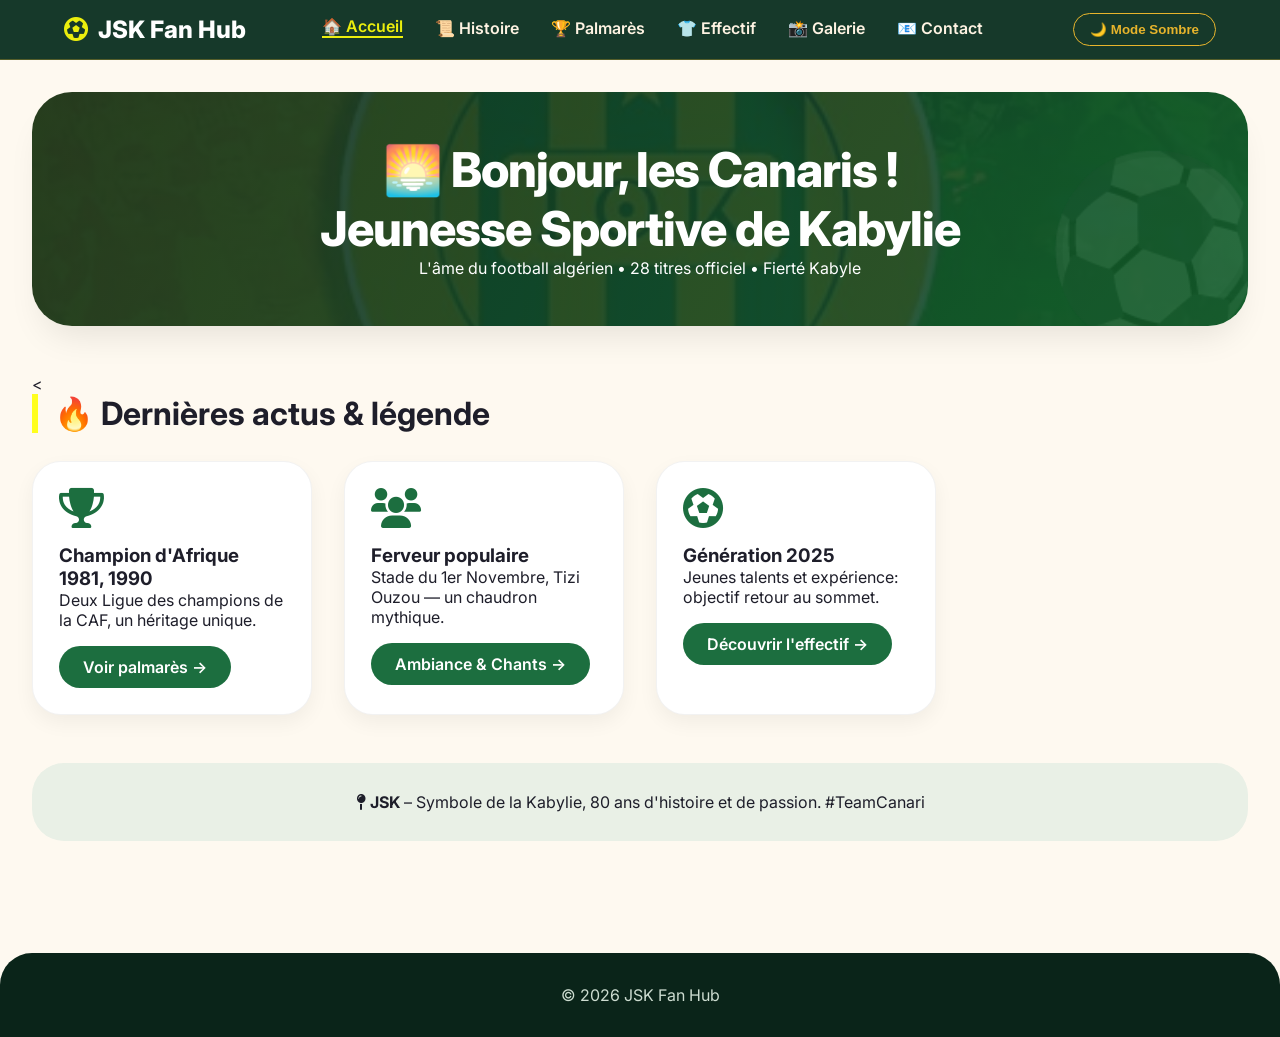
==== JSKWebsite/index.html @ 7b3947e6 "Add files via upload" ====
<!DOCTYPE html>
<html lang="en">
<head>
    <meta charset="UTF-8">
    <meta name="viewport" content="width=device-width, initial-scale=1.0">
    <title>JSK · Accueil | Club des Canaris</title>
    <link href="https://fonts.googleapis.com/css2?family=Inter:opsz,wght@14..32,300;400;600;700;800&display=swap" rel="stylesheet">
    <link rel="stylesheet" href="https://cdnjs.cloudflare.com/ajax/libs/font-awesome/6.0.0-beta3/css/all.min.css">
    <link rel="stylesheet" href="style.css">
</head>
<body>

    <nav>
        <div class="logo">
            <i class="fas fa-futbol"></i>
            <span>JSK<span style="color:white"> Fan Hub</span></span>
        </div>
        
        <button class="mobile-menu-btn" id="menuBtn">
            <i class="fas fa-bars"></i>
        </button>
        
        <div class="nav-links">
            <a href="index.html" class="active">🏠 Accueil</a>
            <a href="history.html">📜 Histoire</a>
            <a href="honours.html">🏆 Palmarès</a>
            <a href="squad.html">👕 Effectif</a>
            <a href="gallery.html">📸 Galerie</a>
            <a href="contact.html">📧 Contact</a>
        </div>
        
        <button class="theme-toggle-btn" id="themeToggle">🌙 Mode Sombre</button>
    </nav>

    <div class="container">
        <div class="hero" style="background-image: linear-gradient(125deg, rgba(15,46,32,0.9), rgba(21,79,47,0.9)), url('images/jsk1.jpg'); background-size: cover; background-position: center;">
            <h1><span id="greeting"></span></h1>
            <h1>Jeunesse Sportive de Kabylie</h1>
            <p>L'âme du football algérien • 28 titres officiel • Fierté Kabyle </p>
        </div><

        <div class="section-title">🔥 Dernières actus & légende</div>

        <div class="card-grid">
            <div class="card">
                <i class="fas fa-trophy"></i>
                <h3>Champion d'Afrique 1981, 1990</h3>
                <p>Deux Ligue des champions de la CAF, un héritage unique.</p>
                <a href="honours.html" class="btn">Voir palmarès →</a>
            </div>
            <div class="card">
                <i class="fas fa-users"></i>
                <h3>Ferveur populaire</h3>
                <p>Stade du 1er Novembre, Tizi Ouzou — un chaudron mythique.</p>
                <a href="gallery.html" class="btn">Ambiance & Chants →</a>
            </div>
            <div class="card">
                <i class="fas fa-futbol"></i>
                <h3>Génération 2025</h3>
                <p>Jeunes talents et expérience: objectif retour au sommet.</p>
                <a href="squad.html" class="btn">Découvrir l'effectif →</a>
            </div>
        </div>

        <div style="margin-top: 3rem; background: #e9f0e6; border-radius: 2rem; padding: 1.8rem; text-align: center;">
            <i class="fas fa-map-pin"></i> <strong>JSK</strong> – Symbole de la Kabylie, 80 ans d'histoire et de passion. #TeamCanari
        </div>
    </div>

    <footer>
        <p>© <span id="currentYear">2026</span> JSK Fan Hub </p>
    </footer>

    <button class="back-to-top" id="backToTop">
        <i class="fas fa-arrow-up"></i>
    </button>

    <script src="script.js"></script>
</body>
</html>
---- JSKWebsite/style.css ----
* {
    margin: 0;
    padding: 0;
    box-sizing: border-box;
}

:root {
    --jsk-green: #1c6e3f;      
    --jsk-gold: #ffff0bea;      
    --jsk-dark: #0a2f1f;      
    --glass-bg: rgba(255, 255, 255, 0.92);
    --shadow-md: 0 20px 35px -12px rgba(0, 0, 0, 0.1);
}

body {
    font-family: 'Inter', sans-serif; 
    background: #fef9f0; 
    color: #1e1e2a;
    scroll-behavior: smooth;
}


@keyframes fadeUp {
    0% {
        opacity: 0;
        transform: translateY(24px); 
    }
    100% {
        opacity: 1;
        transform: translateY(0); 
    }
}


.animate-on-load {
    animation: fadeUp 0.6s ease forwards;
}

/* ---------- NAVIGATION BAR (STICKY + GLASS) ---------- */
nav {
    background: rgba(10, 47, 31, 0.95);
    backdrop-filter: blur(12px);
    position: sticky;    
    top: 0;
    z-index: 100;        
    padding: 0.8rem 5%;
    display: flex;
    flex-wrap: wrap;     
    justify-content: space-between;
    align-items: center;
    border-bottom: 1px solid rgba(231, 180, 44, 0.3);
}

.logo {
    display: flex;
    align-items: center;
    gap: 10px;
    font-weight: 800;
    font-size: 1.5rem;
    color: white;
}

.logo i {
    color: var(--jsk-gold);
}


.nav-links {
    display: flex;
    gap: 2rem;
    flex-wrap: wrap;
}

.nav-links a {
    color: #fef3e2;
    text-decoration: none;
    font-weight: 600;
    transition: 0.2s;
    border-bottom: 2px solid transparent; /* Invisible border to avoid layout shift */
}


.nav-links a:hover,
.nav-links a.active {
    border-bottom-color: var(--jsk-gold);
    color: var(--jsk-gold);
    transform: translateY(-2px); /* Slight lift */
}

/* ---------- MAIN CONTAINER ---------- */
.container {
    max-width: 1280px;
    margin: 0 auto;      
    padding: 2rem 2rem 4rem;
}

/* ---------- HERO SECTION (big intro area) ---------- */
.hero {
    background: linear-gradient(125deg, #0f2e20, #154f2f);
    border-radius: 2.5rem;
    padding: 3rem 2rem;
    margin-bottom: 3rem;
    color: white;
    text-align: center;
    box-shadow: var(--shadow-md);
    position: relative;
    overflow: hidden;   
    animation: fadeUp 0.6s ease;
}

/* Pseudo-element for a background football icon */
.hero::before {
    content: "⚽";
    font-size: 180px;
    opacity: 0.08;
    position: absolute;
    bottom: -30px;
    right: -20px;
    pointer-events: none; 
}

.hero h1 {
    font-size: 3rem;
    font-weight: 800;
    letter-spacing: -1px;
}

/* ---------- SECTION TITLES (with gold left border) ---------- */
.section-title {
    font-size: 2rem;
    font-weight: 700;
    margin-bottom: 1.8rem;
    border-left: 6px solid var(--jsk-gold);
    padding-left: 1rem;
}

/* ---------- CARD GRID (using CSS GRID) ---------- */
.card-grid {
    display: grid;
    grid-template-columns: repeat(auto-fill, minmax(280px, 1fr));
    gap: 2rem;
    margin-top: 1.5rem;
}

.card {
    background: white;
    border-radius: 1.8rem;
    padding: 1.6rem;
    transition: all 0.25s ease;
    box-shadow: 0 8px 20px rgba(0, 0, 0, 0.05);
    border: 1px solid rgba(0, 0, 0, 0.05);
}

/* Hover effect on cards */
.card:hover {
    transform: translateY(-8px);
    box-shadow: 0 24px 36px -12px rgba(0, 0, 0, 0.2);
    border-color: rgba(231, 180, 44, 0.4);
}

.card i {
    font-size: 2.5rem;
    color: var(--jsk-green);
    margin-bottom: 1rem;
}

/* ---------- BUTTON STYLES ---------- */
.btn {
    display: inline-block;
    background: var(--jsk-green);
    color: white;
    padding: 0.7rem 1.5rem;
    border-radius: 2rem;
    text-decoration: none;
    font-weight: 600;
    transition: 0.2s;
    margin-top: 1rem;
    border: none;
    cursor: pointer;
}

.btn-gold {
    background: var(--jsk-gold);
    color: #1e2a1c;
}

.btn:hover {
    transform: scale(1.02);
    background: #0f5a38;
    box-shadow: 0 6px 14px rgba(0, 0, 0, 0.1);
}

/* ---------- HONOURS TABLE (for trophies) ---------- */
.honour-table {
    background: white;
    border-radius: 2rem;
    overflow: hidden;
    box-shadow: var(--shadow-md);
    width: 100%;
}

.honour-table table {
    width: 100%;
    border-collapse: collapse;
}

.honour-table th,
.honour-table td {
    padding: 1rem 1.2rem;
    text-align: left;
    border-bottom: 1px solid #eee;
}

.honour-table th {
    background: var(--jsk-dark);
    color: var(--jsk-gold);
    font-weight: 700;
}

.honour-table tr:hover td {
    background: #fef6e8;
}

/* ---------- SQUAD GRID (players) ---------- */
.squad-grid {
    display: grid;
    grid-template-columns: repeat(auto-fill, minmax(210px, 1fr));
    gap: 1.8rem;
    margin: 2rem 0;
}

.player-card {
    background: white;
    border-radius: 1.5rem;
    padding: 1.2rem;
    text-align: center;
    transition: 0.2s;
    box-shadow: 0 8px 18px rgba(0, 0, 0, 0.05);
}

.player-card img {
    width: 100px;
    height: 100px;
    border-radius: 50%;
    background: #ddd3bc;
    object-fit: cover;
    margin-bottom: 1rem;
    border: 3px solid var(--jsk-gold);
}

/* ---------- GALLERY MOSAIC ---------- */
.gallery-mosaic {
    display: grid;
    grid-template-columns: repeat(auto-fill, minmax(250px, 1fr));
    gap: 1.5rem;
    margin: 2rem 0;
}

.gallery-card {
    background: white;
    border-radius: 1.8rem;
    padding: 1.2rem;
    text-align: center;
    box-shadow: 0 12px 20px -8px rgba(0, 0, 0, 0.1);
}

.gallery-card i {
    font-size: 3rem;
    color: var(--jsk-green);
    margin-bottom: 1rem;
}

/* ---------- CHANT BOX (special section) ---------- */
.chant-box {
    background: #0f2e20;
    color: white;
    border-radius: 2rem;
    padding: 1.8rem;
    margin-top: 2rem;
    text-align: center;
}

/* ---------- TIMELINE (history page) ---------- */
.timeline {
    background: white;
    border-radius: 2rem;
    padding: 2rem;
    box-shadow: var(--shadow-md);
}

.timeline-item {
    margin-bottom: 2rem;
    border-left: 4px solid var(--jsk-gold);
    padding-left: 1.5rem;
}

.timeline-item h3 {
    font-size: 1.6rem;
    color: var(--jsk-dark);
}

/* ---------- PAGE HEADER (common) ---------- */
.page-header {
    text-align: center;
    margin-bottom: 2rem;
}

.page-header h2 {
    font-size: 2.5rem;
    font-weight: 800;
    background: linear-gradient(135deg, #1c6e3f, #e7b42c);
    -webkit-background-clip: text;
    background-clip: text;
    color: transparent;
}

/* ---------- FOOTER ---------- */
footer {
    background: #0a2419;
    color: #cddcd0;
    text-align: center;
    padding: 2rem;
    margin-top: 3rem;
    border-top-left-radius: 2rem;
    border-top-right-radius: 2rem;
}

/* ---------- RESPONSIVE DESIGN (MEDIA QUERIES) ---------- */
@media (max-width: 750px) {
    .nav-links {
        gap: 1rem;
        justify-content: center;
        width: 100%;
    }

    nav {
        flex-direction: column;
        gap: 0.8rem;
    }

    .hero h1 {
        font-size: 2rem;
    }

    .container {
        padding: 1rem;
    }

    .page-header h2 {
        font-size: 1.8rem;
    }
}

/* Dark mode class applied to body */
body.dark-mode {
    background-color: #121212;
    color: #e0e0e0;
}

body.dark-mode .card,
body.dark-mode .timeline,
body.dark-mode .timeline-item,
body.dark-mode .honour-card,
body.dark-mode .player-card,
body.dark-mode .gallery-card,
body.dark-mode .chant-box {
    background-color: #1e1e2a;
    color: #e0e0e0;
    border-color: #333;
}

body.dark-mode .hero {
    background: linear-gradient(125deg, #0a1a12, #0a2a1a);
}

body.dark-mode .section-title {
    color: #e7b42c;
}

body.dark-mode footer {
    background-color: #0a0f0c;
}

/* Theme toggle button */
.theme-toggle-btn {
    background: none;
    border: 1px solid #e7b42c;
    color: #e7b42c;
    padding: 8px 16px;
    border-radius: 25px;
    cursor: pointer;
    font-weight: bold;
    margin-left: 15px;
    transition: 0.2s;
}

.theme-toggle-btn:hover {
    background-color: #e7b42c;
    color: #0a2f1f;
}

/* Back to Top button */
.back-to-top {
    position: fixed;
    bottom: 30px;
    right: 30px;
    background-color: #1c6e3f;
    color: white;
    width: 50px;
    height: 50px;
    border-radius: 50%;
    display: none;
    justify-content: center;
    align-items: center;
    cursor: pointer;
    z-index: 999;
    border: none;
    font-size: 20px;
    transition: 0.2s;
    box-shadow: 0 4px 12px rgba(0,0,0,0.2);
}

.back-to-top:hover {
    background-color: #e7b42c;
    transform: translateY(-3px);
}

/* Mobile menu button (hidden on desktop) */
.mobile-menu-btn {
    display: none;
    background: none;
    border: none;
    color: white;
    font-size: 24px;
    cursor: pointer;
}

/* Counter styles */
.counter-container {
    text-align: center;
    padding: 20px;
    background: white;
    border-radius: 2rem;
    margin: 20px 0;
}

.counter-number {
    font-size: 48px;
    font-weight: bold;
    color: #1c6e3f;
    margin: 10px 0;
    transition: transform 0.2s;
}

.counter-buttons button {
    background-color: #1c6e3f;
    color: white;
    border: none;
    padding: 10px 20px;
    margin: 0 10px;
    border-radius: 30px;
    font-size: 18px;
    cursor: pointer;
}

.counter-buttons button:hover {
    background-color: #e7b42c;
    color: #0a2f1f;
}

/* Image slider for gallery */
.slider-container {
    position: relative;
    max-width: 800px;
    margin: 0 auto;
    border-radius: 2rem;
    overflow: hidden;
}

.slide {
    display: none;
    width: 100%;
    background-color: #ddd;
    border-radius: 2rem;
    padding: 60px;
    text-align: center;
    font-size: 20px;
}

.slide img {
    width: 100%;
    border-radius: 1rem;
}

.prev, .next {
    position: absolute;
    top: 50%;
    transform: translateY(-50%);
    background-color: rgba(0,0,0,0.5);
    color: white;
    padding: 16px;
    cursor: pointer;
    border: none;
    font-size: 18px;
}

.prev {
    left: 10px;
}

.next {
    right: 10px;
}

.prev:hover, .next:hover {
    background-color: rgba(0,0,0,0.8);
}

/* Mobile responsiveness */
@media (max-width: 750px) {
    .mobile-menu-btn {
        display: block;
    }
    
    .nav-links {
        display: none;
        width: 100%;
        flex-direction: column;
        text-align: center;
        margin-top: 15px;
    }
    
    .nav-links.show {
        display: flex;
    }
    
    .nav-links a {
        margin: 8px 0;
        padding: 10px;
    }
    
    .theme-toggle-btn {
        margin: 10px auto;
    }
    
    .back-to-top {
        bottom: 20px;
        right: 20px;
        width: 40px;
        height: 40px;
        font-size: 16px;
    }
}
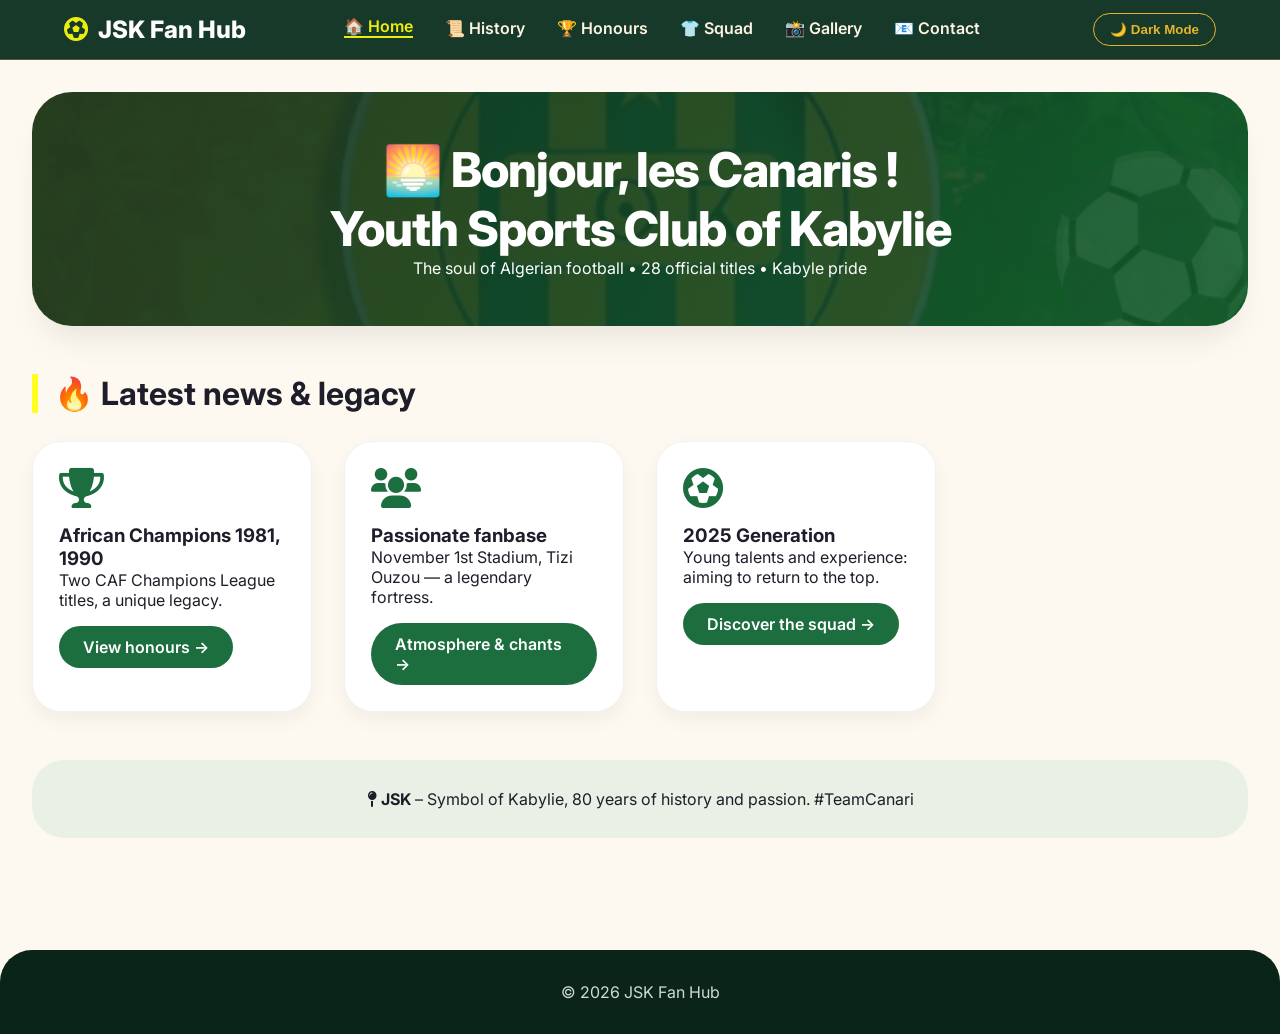
==== commit d617bda4: "Add files via upload" ====
--- a/JSKWebsite/index.html
+++ b/JSKWebsite/index.html
@@ -3,7 +3,7 @@
 <head>
     <meta charset="UTF-8">
     <meta name="viewport" content="width=device-width, initial-scale=1.0">
-    <title>JSK · Accueil | Club des Canaris</title>
+    <title>JSK · Home | Canaries Club</title>
     <link href="https://fonts.googleapis.com/css2?family=Inter:opsz,wght@14..32,300;400;600;700;800&display=swap" rel="stylesheet">
     <link rel="stylesheet" href="https://cdnjs.cloudflare.com/ajax/libs/font-awesome/6.0.0-beta3/css/all.min.css">
     <link rel="stylesheet" href="style.css">
@@ -21,49 +21,49 @@
         </button>
         
         <div class="nav-links">
-            <a href="index.html" class="active">🏠 Accueil</a>
-            <a href="history.html">📜 Histoire</a>
-            <a href="honours.html">🏆 Palmarès</a>
-            <a href="squad.html">👕 Effectif</a>
-            <a href="gallery.html">📸 Galerie</a>
+            <a href="index.html" class="active">🏠 Home</a>
+            <a href="history.html">📜 History</a>
+            <a href="honours.html">🏆 Honours</a>
+            <a href="squad.html">👕 Squad</a>
+            <a href="gallery.html">📸 Gallery</a>
             <a href="contact.html">📧 Contact</a>
         </div>
         
-        <button class="theme-toggle-btn" id="themeToggle">🌙 Mode Sombre</button>
+        <button class="theme-toggle-btn" id="themeToggle">🌙 Dark Mode</button>
     </nav>
 
     <div class="container">
         <div class="hero" style="background-image: linear-gradient(125deg, rgba(15,46,32,0.9), rgba(21,79,47,0.9)), url('images/jsk1.jpg'); background-size: cover; background-position: center;">
             <h1><span id="greeting"></span></h1>
-            <h1>Jeunesse Sportive de Kabylie</h1>
-            <p>L'âme du football algérien • 28 titres officiel • Fierté Kabyle </p>
-        </div><
+            <h1>Youth Sports Club of Kabylie</h1>
+            <p>The soul of Algerian football • 28 official titles • Kabyle pride</p>
+        </div>
 
-        <div class="section-title">🔥 Dernières actus & légende</div>
+        <div class="section-title">🔥 Latest news & legacy</div>
 
         <div class="card-grid">
             <div class="card">
                 <i class="fas fa-trophy"></i>
-                <h3>Champion d'Afrique 1981, 1990</h3>
-                <p>Deux Ligue des champions de la CAF, un héritage unique.</p>
-                <a href="honours.html" class="btn">Voir palmarès →</a>
+                <h3>African Champions 1981, 1990</h3>
+                <p>Two CAF Champions League titles, a unique legacy.</p>
+                <a href="honours.html" class="btn">View honours →</a>
             </div>
             <div class="card">
                 <i class="fas fa-users"></i>
-                <h3>Ferveur populaire</h3>
-                <p>Stade du 1er Novembre, Tizi Ouzou — un chaudron mythique.</p>
-                <a href="gallery.html" class="btn">Ambiance & Chants →</a>
+                <h3>Passionate fanbase</h3>
+                <p>November 1st Stadium, Tizi Ouzou — a legendary fortress.</p>
+                <a href="gallery.html" class="btn">Atmosphere & chants →</a>
             </div>
             <div class="card">
                 <i class="fas fa-futbol"></i>
-                <h3>Génération 2025</h3>
-                <p>Jeunes talents et expérience: objectif retour au sommet.</p>
-                <a href="squad.html" class="btn">Découvrir l'effectif →</a>
+                <h3>2025 Generation</h3>
+                <p>Young talents and experience: aiming to return to the top.</p>
+                <a href="squad.html" class="btn">Discover the squad →</a>
             </div>
         </div>
 
         <div style="margin-top: 3rem; background: #e9f0e6; border-radius: 2rem; padding: 1.8rem; text-align: center;">
-            <i class="fas fa-map-pin"></i> <strong>JSK</strong> – Symbole de la Kabylie, 80 ans d'histoire et de passion. #TeamCanari
+            <i class="fas fa-map-pin"></i> <strong>JSK</strong> – Symbol of Kabylie, 80 years of history and passion. #TeamCanari
         </div>
     </div>
 
